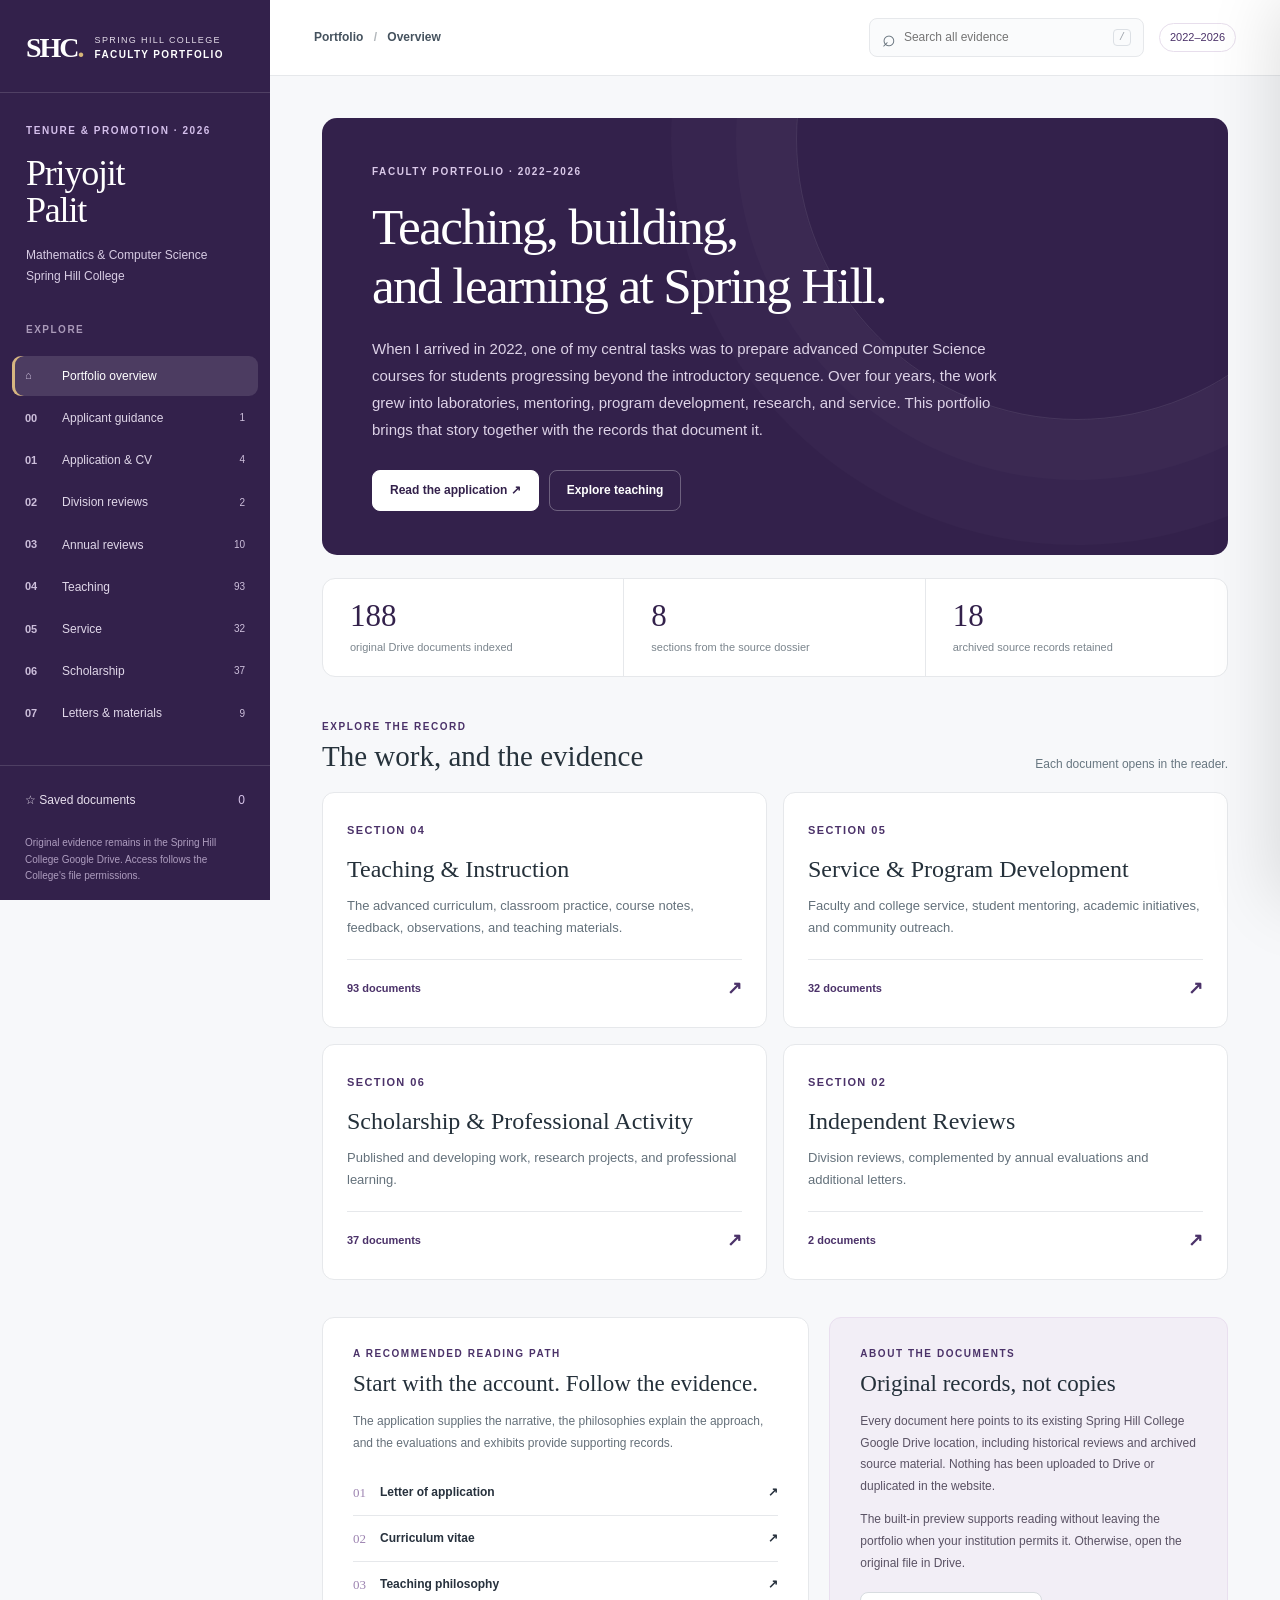
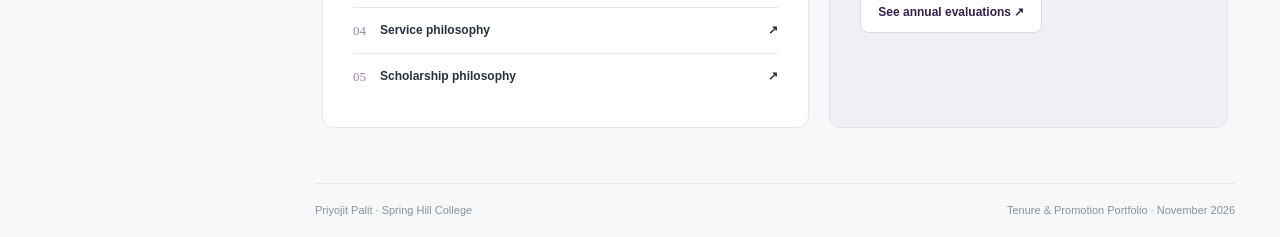
==== tenure-portfolio/index.html @ 772c1b14 "Publish tenure portfolio index.html" ====
<!doctype html>
<html lang="en">
<head>
  <meta charset="utf-8">
  <meta name="viewport" content="width=device-width, initial-scale=1">
  <meta name="theme-color" content="#33214b">
  <meta name="description" content="A navigable, evidence-linked tenure and promotion portfolio for Priyojit Palit at Spring Hill College.">
  <title>Tenure & Promotion Portfolio | Priyojit Palit</title>
  <link rel="stylesheet" href="./styles.css">
</head>
<body>
  <a class="skip-link" href="#main-content">Skip to dossier</a>
  <div class="site-shell">
    <aside class="sidebar" id="sidebar" aria-label="Dossier navigation">
      <a class="site-brand" href="#overview" data-nav="overview" aria-label="Portfolio overview">
        <span class="brand-mark">SHC<span class="mark-dot">.</span></span>
        <span class="brand-label">SPRING HILL COLLEGE<br><strong>FACULTY PORTFOLIO</strong></span>
      </a>
      <div class="sidebar-profile">
        <span class="eyebrow light">TENURE & PROMOTION · 2026</span>
        <h1>Priyojit<br>Palit</h1>
        <p>Mathematics & Computer Science<br>Spring Hill College</p>
      </div>
      <div class="sidebar-heading">EXPLORE</div>
      <nav id="section-nav"><div class="nav-loading">Loading the dossier…</div></nav>
      <div class="sidebar-bottom">
        <button class="nav-secondary" type="button" id="bookmarks-link"><span aria-hidden="true">☆</span> Saved documents <span id="bookmark-count">0</span></button>
        <p>Original evidence remains in the Spring Hill College Google Drive. Access follows the College's file permissions.</p>
      </div>
    </aside>
    <div class="page-frame">
      <header class="topbar">
        <button class="menu-toggle" type="button" id="menu-toggle" aria-label="Toggle navigation" aria-expanded="false">☰</button>
        <div class="breadcrumb" id="top-breadcrumb">Portfolio <span> / </span> Overview</div>
        <div class="top-actions">
          <label class="search-shell" for="global-search"><span class="search-symbol" aria-hidden="true">⌕</span><input type="search" id="global-search" placeholder="Search all evidence" autocomplete="off" aria-label="Search all portfolio evidence"><kbd>/</kbd></label>
          <span class="edition-pill">2022–2026</span>
        </div>
      </header>
      <main id="main-content" tabindex="-1">
        <div class="loading-view"><span class="loading-ring"></span><h2>Opening portfolio</h2><p>Reading the evidence inventory…</p></div>
      </main>
      <footer class="main-footer"><span>Priyojit Palit · Spring Hill College</span><span>Tenure & Promotion Portfolio · November 2026</span></footer>
    </div>
  </div>
  <div id="reader-scrim" class="reader-scrim" hidden></div>
  <aside class="document-reader" id="document-reader" aria-label="Document reader" aria-hidden="true">
    <div class="reader-topline"><span>DOCUMENT READER</span><button type="button" id="reader-close" aria-label="Close document">✕</button></div>
    <div class="reader-metadata"><div class="reader-path" id="reader-path"></div><h2 id="reader-title">Select a document</h2><div id="reader-subtitle"></div></div>
    <div class="reader-controls">
      <a href="#" target="_blank" rel="noopener noreferrer" id="reader-external" class="button primary">Open original in Drive ↗</a>
      <button type="button" id="reader-expand" class="button secondary">Expand view</button>
      <button type="button" id="reader-save" class="button secondary">☆ Save</button>
    </div>
    <div class="preview-note">Read the original below. Google Drive may request your institutional sign-in. If embedding is blocked, use “Open original in Drive.”</div>
    <div class="reader-frame-wrap"><iframe id="reader-frame" title="Document preview" loading="lazy" referrerpolicy="no-referrer" allow="fullscreen"></iframe></div>
  </aside>
  <script src="./app.js" defer></script>
</body>
</html>
---- tenure-portfolio/styles.css ----
:root{
  --purple:#33214b;--purple-2:#4b3269;--purple-light:#f1edf5;--ink:#24303a;--muted:#65707a;--line:#e6e8eb;--paper:#fff;--canvas:#f7f8fa;--accent:#a68bbf;--gold:#d6b678;--radius:13px;
}
*{box-sizing:border-box}
html{scroll-behavior:smooth}
body{margin:0;background:var(--canvas);color:var(--ink);font:15px/1.58 -apple-system,BlinkMacSystemFont,"Segoe UI",Arial,sans-serif}
button,input,a{font:inherit}
button{cursor:pointer}
a{color:inherit;text-decoration:none}
a:hover{text-decoration:none}
button:focus-visible,a:focus-visible,input:focus-visible{outline:3px solid #9a73bd;outline-offset:3px}
[hidden]{display:none!important}
.skip-link{position:fixed;top:-90px;left:16px;background:white;z-index:200;padding:12px 18px}
.skip-link:focus{top:12px}
.site-shell{display:grid;grid-template-columns:270px minmax(0,1fr);min-height:100vh}
.sidebar{background:var(--purple);color:#fff;position:sticky;top:0;height:100vh;display:flex;flex-direction:column;overflow-y:auto;scrollbar-width:thin}
.site-brand{display:flex;align-items:center;gap:12px;padding:26px 26px 22px;border-bottom:1px solid #ffffff24}
.brand-mark{font-family:Georgia,serif;font-size:28px;letter-spacing:-2px;font-weight:700}
.mark-dot{color:var(--gold)}
.brand-label{font-size:9px;line-height:1.6;letter-spacing:1.35px;color:#e4dce9}
.brand-label strong{font-size:10px;color:white}
.sidebar-profile{padding:30px 26px 26px}
.eyebrow{display:block;font-size:10px;font-weight:750;letter-spacing:1.55px;text-transform:uppercase;color:var(--purple-2)}
.eyebrow.light{color:#d4bfeb}
.sidebar-profile h1{font:normal 36px/1.03 Georgia,"Times New Roman",serif;letter-spacing:-1.2px;margin:16px 0}
.sidebar-profile p{font-size:12px;line-height:1.7;color:#d8cce4;margin:0}
.sidebar-heading{color:#aa9ab9;font-weight:750;font-size:10px;letter-spacing:1.5px;padding:10px 26px}
#section-nav{padding:6px 12px 30px}
.nav-item{display:flex;align-items:center;gap:12px;width:100%;border:0;border-radius:9px;padding:12px 13px;margin:2px 0;background:none;color:#e0d7e9;text-align:left;font-size:12px;line-height:1.35}
.nav-item:hover{background:#ffffff14;color:white}
.nav-item.is-active{background:#ffffff1f;color:white;box-shadow:inset 3px 0 #d7b680}
.nav-number{width:25px;min-width:25px;color:#cdbfdb;font-size:11px;font-weight:750}
.nav-text{flex:1}
.nav-count{font-size:10px;color:#cdbfdb}
.nav-loading{padding:15px;color:#cdbfdb}
.sidebar-bottom{margin-top:auto;padding:15px 25px 25px;border-top:1px solid #ffffff22}
.sidebar-bottom p{color:#ae9dbf;font-size:10px;line-height:1.65;margin:15px 0 0}
.nav-secondary{background:none;border:0;color:#e8e0ee;text-align:left;padding:10px 0;font-size:12px;width:100%}
.nav-secondary span:last-child{float:right;color:#d9c6eb}
.page-frame{display:flex;flex-direction:column;min-width:0;min-height:100vh}
.topbar{height:76px;background:#fff;border-bottom:1px solid var(--line);padding:0 44px;display:flex;align-items:center;justify-content:space-between;gap:20px;position:sticky;top:0;z-index:10}
.breadcrumb{font-size:12px;font-weight:600;color:#45525e;overflow:hidden;text-overflow:ellipsis;white-space:nowrap}
.breadcrumb span{color:#b2b7bb;padding:0 7px}
.top-actions{display:flex;align-items:center;gap:15px}
.search-shell{height:39px;display:flex;align-items:center;gap:6px;width:275px;border:1px solid var(--line);border-radius:8px;background:#fafbfc;padding:0 12px}
.search-shell input{min-width:0;flex:1;border:0;background:transparent;outline:none;font-size:12px}
.search-shell kbd{border:1px solid #dce0e5;border-radius:4px;padding:0px 5px;font-size:10px;color:#9aa1a9}
.search-symbol{color:#66727c;font-size:23px;line-height:0}
.edition-pill{border:1px solid #e7deec;border-radius:99px;padding:5px 10px;color:var(--purple-2);font-size:11px;white-space:nowrap}
.menu-toggle{display:none}
#main-content{flex:1;max-width:1500px;width:100%;margin:0 auto}
.main-footer{display:flex;justify-content:space-between;gap:24px;color:#89929b;border-top:1px solid var(--line);font-size:11px;margin:35px 45px 0;padding:18px 0}
.container{padding:42px 52px 20px}
.intro-hero{background:var(--purple);color:white;padding:46px 50px 44px;border-radius:15px;position:relative;overflow:hidden}
.intro-hero:after{content:"";position:absolute;right:-130px;top:-260px;width:560px;height:560px;border:1px solid #ffffff18;border-radius:50%;box-shadow:0 0 0 60px #ffffff05,0 0 0 125px #ffffff05;pointer-events:none}
.hero-copy{position:relative;z-index:1;max-width:710px}
.intro-hero .eyebrow{color:#dac9e9}
.intro-hero h2{font:normal clamp(35px,4vw,55px)/1.15 Georgia,serif;letter-spacing:-1.6px;margin:18px 0 19px}
.intro-hero p{max-width:650px;color:#ddd2e7;font-size:15px;line-height:1.8;margin-bottom:27px}
.hero-actions{display:flex;gap:10px;flex-wrap:wrap}
.button{display:inline-flex;align-items:center;justify-content:center;gap:8px;border-radius:8px;border:1px solid #d8dce0;padding:10px 17px;font-weight:700;font-size:12px;background:white;color:var(--purple);white-space:nowrap}
.button:hover{filter:brightness(.96)}
.button.primary{background:var(--purple);border-color:var(--purple);color:white}
.intro-hero .button.primary{background:white;color:var(--purple);border-color:white}
.intro-hero .button.secondary{background:transparent;color:white;border-color:#ffffff4a}
.button.secondary{background:white}
.button.tiny{padding:7px 11px;font-size:11px}
.stats-strip{display:grid;grid-template-columns:repeat(3,1fr);gap:0;background:white;border:1px solid var(--line);border-radius:13px;margin:23px 0 42px}
.stat{padding:20px 27px;border-right:1px solid var(--line)}
.stat:last-child{border:0}
.stat strong{display:block;font:normal 31px/1.1 Georgia,serif;color:var(--purple)}
.stat span{display:block;color:#7b858d;font-size:11px;margin-top:6px}
.section-label-row{display:flex;align-items:end;justify-content:space-between;gap:20px;margin:0 0 18px}
.section-label-row h3{margin:4px 0 0;font:normal 29px/1.2 Georgia,serif;color:#27333c}
.section-label-row p{color:#687781;font-size:12px;margin:0}
.feature-grid{display:grid;grid-template-columns:repeat(2,minmax(0,1fr));gap:16px}
.feature-card,.section-card{display:block;text-align:left;width:100%;background:#fff;border:1px solid var(--line);border-radius:12px;padding:24px;transition:transform .16s ease,box-shadow .16s ease,border-color .16s ease;cursor:pointer}
.feature-card:hover,.section-card:hover{transform:translateY(-2px);border-color:#d7c7e2;box-shadow:0 8px 30px #2916330b}
.feature-card .small-index{color:var(--purple-2);font-weight:800;font-size:11px;letter-spacing:1.4px}
.feature-card h4,.section-card h4{font:normal 24px/1.24 Georgia,serif;margin:15px 0 10px;color:var(--ink)}
.feature-card p,.section-card p{font-size:13px;color:#64717b;line-height:1.7;margin:0}
.card-bottom{display:flex;justify-content:space-between;align-items:center;border-top:1px solid var(--line);margin-top:20px;padding-top:14px;font-size:11px;color:var(--purple-2);font-weight:700}
.card-bottom span:last-child{font-size:18px}
.guided-path{display:grid;grid-template-columns:minmax(0,1.1fr) minmax(0,.9fr);gap:20px;margin-top:37px}
.path-panel,.notice-panel{padding:28px 30px;border-radius:12px;background:#fff;border:1px solid var(--line)}
.path-panel h3,.notice-panel h3{font:normal 23px/1.2 Georgia,serif;margin:9px 0 13px}
.path-panel p,.notice-panel p{font-size:12px;line-height:1.8;color:var(--muted)}
.path-list{display:grid;gap:0;margin-top:16px}
.path-link{display:flex;align-items:center;gap:14px;border:0;border-top:1px solid var(--line);text-align:left;width:100%;padding:13px 0;background:transparent;color:#27313d;font-size:12px;font-weight:650}
.path-link:first-child{border-top:0}
.path-link em{font:normal 13px Georgia,serif;color:#9d84b1}
.path-link span{flex:1}
.path-link:hover{color:var(--purple-2)}
.notice-panel{background:#f2eef6;border-color:#e9dfef}
.notice-panel p{color:#5a5264}
.notice-panel .button{margin-top:6px}
.content-head{display:flex;align-items:start;justify-content:space-between;gap:30px;margin:0 0 26px}
.content-head h2{font:normal clamp(32px,3.6vw,47px)/1.16 Georgia,serif;letter-spacing:-1.2px;margin:9px 0 15px}
.content-head p{font-size:14px;color:var(--muted);max-width:740px;margin:0;line-height:1.8}
.section-meta{text-align:right;min-width:115px;padding-top:11px}
.section-meta strong{display:block;font:normal 35px Georgia,serif;color:var(--purple)}
.section-meta span{font-size:11px;color:var(--muted)}
.section-tools{display:flex;justify-content:space-between;gap:12px;align-items:center;margin:22px 0 20px}
.section-tools .small-detail{font-size:11px;color:#7b858e}
.tool-buttons{display:flex;gap:8px}
.toggle-button{border:1px solid #dfe2e5;border-radius:8px;background:white;padding:7px 12px;color:#4b5660;font-weight:600;font-size:11px}
.toggle-button.active{border-color:#ac91c4;background:var(--purple-light);color:var(--purple)}
.folder-group{margin-bottom:24px;background:white;border:1px solid var(--line);border-radius:12px;overflow:hidden}
.folder-head{background:#fff;border-bottom:1px solid var(--line);display:flex;justify-content:space-between;align-items:center;padding:18px 23px}
.folder-head h3{margin:0;font:normal 21px Georgia,serif}
.folder-head p{font-size:11px;color:#76818b;margin:4px 0 0}
.folder-count{background:#f3f4f6;border-radius:99px;padding:5px 10px;font-size:11px;color:#596773}
.doc-list{display:block}
.doc-row{display:flex;align-items:center;gap:14px;padding:13px 21px;border-bottom:1px solid #eef0f2;cursor:pointer;background:white;width:100%;text-align:left;border-left:0;border-right:0;border-top:0}
.doc-row:last-child{border-bottom:0}
.doc-row:hover{background:#fcfaff}
.doc-row:focus-visible{outline-offset:-3px}
.doc-icon{height:38px;width:34px;flex:0 0 34px;display:grid;place-items:center;background:#f4eff8;color:#5c3a76;border:1px solid #e9e0f1;border-radius:7px;font-size:9px;font-weight:850;letter-spacing:.4px}
.doc-icon.doc{background:#edf2fa;color:#45658a;border-color:#dde7f5}
.doc-icon.other{background:#f2f2f2;color:#61666b;border-color:#e2e2e2}
.doc-text{min-width:0;flex:1}
.doc-title{display:block;font-weight:680;color:#27323e;font-size:12px;line-height:1.5;overflow-wrap:anywhere}
.doc-desc{display:block;color:#8a9199;font-size:10px;margin-top:4px;line-height:1.5;overflow-wrap:anywhere}
.doc-arrow{color:#8d799b;font-size:18px;padding:0 4px}
.doc-save{border:0;background:none;color:#8f98a2;font-size:20px;padding:4px 7px}
.doc-save.is-saved{color:#715089}
.doc-save:hover{color:var(--purple)}
.tree-view{background:white;padding:18px 23px;border:1px solid var(--line);border-radius:12px}
.tree-node{margin-left:16px;border-left:1px solid #e9e8ed;padding-left:13px}
.tree-node.root{margin-left:0;border:0;padding-left:0}
.tree-folder{background:none;border:0;text-align:left;color:#544263;font-weight:700;font-size:12px;padding:9px 0;width:100%;display:flex;align-items:center;gap:7px}
.tree-folder small{font-weight:400;color:#9a9fa6}
.tree-file{background:none;border:0;display:block;text-align:left;padding:6px 0 6px 18px;width:100%;font-size:11px;color:#525d69}
.tree-file:hover{text-decoration:underline}
.search-results-heading{display:flex;justify-content:space-between;gap:15px;align-items:center;margin-bottom:23px}
.search-results-heading h2{font:normal 32px Georgia,serif;margin:8px 0}
.result-meta{color:var(--muted);font-size:12px}
.empty-state{padding:55px 30px;text-align:center;color:#74808a;border:1px dashed #d7dce0;border-radius:13px}
.empty-state h3{font:normal 25px Georgia,serif;color:var(--ink)}
.loading-view{padding:20vh 20px;text-align:center}
.loading-view h2{font:normal 32px Georgia,serif}
.loading-view p{color:var(--muted)}
.loading-ring{display:block;margin:0 auto 23px;width:35px;height:35px;border:3px solid #e0d8ea;border-top-color:var(--purple);border-radius:50%;animation:turn 1s linear infinite}
@keyframes turn{to{transform:rotate(360deg)}}
.reader-scrim{position:fixed;inset:0;background:#10131a9c;z-index:25}
.document-reader{position:fixed;inset:0 0 0 auto;width:min(770px,92vw);background:#fff;z-index:26;box-shadow:-20px 0 65px #0002;display:flex;flex-direction:column;transform:translateX(102%);transition:transform .25s ease}
.document-reader.open{transform:translateX(0)}
.document-reader.expanded{width:min(1200px,97vw)}
.reader-topline{display:flex;align-items:center;justify-content:space-between;background:var(--purple);color:#e7ddeb;letter-spacing:1.25px;font-size:10px;font-weight:700;padding:14px 23px}
.reader-topline button{background:none;border:0;color:white;font-size:17px}
.reader-metadata{padding:20px 27px 12px}
.reader-path{color:#937ca5;font-size:10px;line-height:1.6}
.reader-metadata h2{font:normal 24px/1.25 Georgia,serif;margin:7px 0}
#reader-subtitle{font-size:11px;color:#82909a}
.reader-controls{display:flex;gap:8px;flex-wrap:wrap;padding:7px 27px 15px}
.preview-note{background:#f7f4fa;color:#746982;padding:10px 27px;font-size:11px;line-height:1.65}
.reader-frame-wrap{flex:1;min-height:0;background:#e8e9ea}
.reader-frame-wrap iframe{height:100%;width:100%;border:0;background:white}
@media (max-width:1100px){.site-shell{grid-template-columns:240px minmax(0,1fr)}.topbar{padding:0 25px}.container{padding:30px 28px}.intro-hero{padding:40px 36px}.feature-grid{grid-template-columns:1fr 1fr}.guided-path{grid-template-columns:1fr}.main-footer{margin:28px}}
@media (max-width:760px){.site-shell{display:block}.sidebar{position:fixed;left:0;top:0;bottom:0;width:290px;transform:translateX(-102%);z-index:20;transition:transform .2s ease}.sidebar.mobile-open{transform:translateX(0)}.menu-toggle{display:block;border:0;background:none;color:var(--purple);font-size:23px;padding:0}.topbar{height:64px;gap:12px}.top-actions{flex:1;justify-content:flex-end}.search-shell{width:min(220px,55vw)}.edition-pill,.search-shell kbd{display:none}.container{padding:25px 17px}.intro-hero{padding:34px 25px}.intro-hero h2{font-size:35px}.stats-strip{grid-template-columns:repeat(3,1fr)}.stat{padding:15px 12px}.stat strong{font-size:25px}.stat span{font-size:9px}.feature-grid{grid-template-columns:1fr}.content-head{gap:12px}.section-meta{min-width:65px}.section-meta strong{font-size:27px}.folder-head{padding:15px}.doc-row{padding:12px}.main-footer{margin:20px 18px 0;display:block}.reader-metadata{padding:17px}.reader-controls{padding:8px 17px}.preview-note{padding:8px 17px}.document-reader{width:100vw}.document-reader.expanded{width:100vw}}
@media print{.sidebar,.topbar,.document-reader,.reader-scrim,.button,.tool-buttons,.main-footer{display:none!important}.site-shell{display:block}.container{padding:0}.intro-hero{background:white;color:black;padding:15px 0}.intro-hero p{color:#333}.feature-card{break-inside:avoid}.doc-row{break-inside:avoid}}
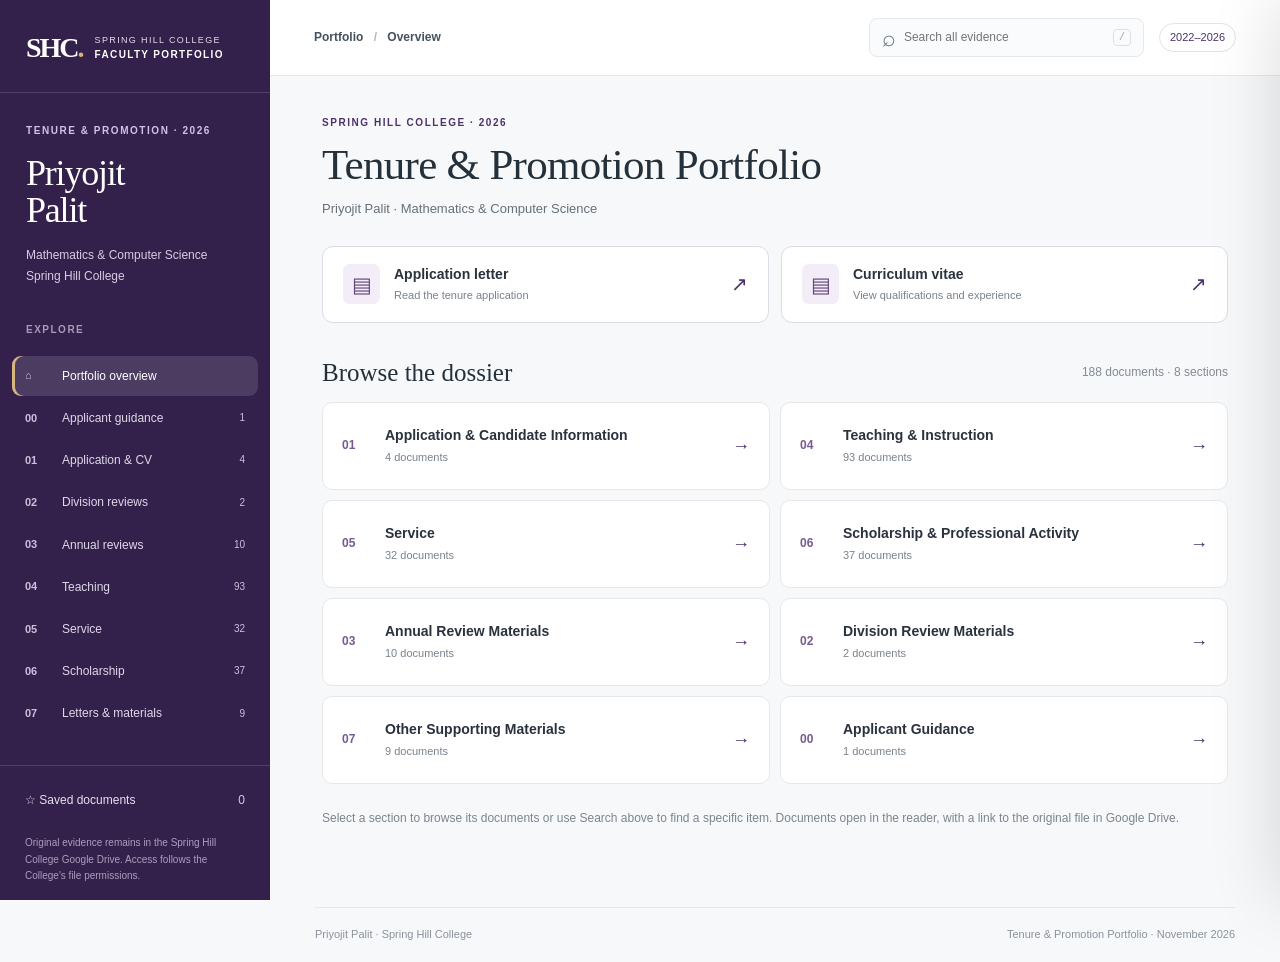
==== commit 7a7f91bf: "Bust cached portfolio JS/CSS to ensure simplified homepage displays" ====
--- a/tenure-portfolio/index.html
+++ b/tenure-portfolio/index.html
@@ -6,7 +6,7 @@
   <meta name="theme-color" content="#33214b">
   <meta name="description" content="A navigable, evidence-linked tenure and promotion portfolio for Priyojit Palit at Spring Hill College.">
   <title>Tenure & Promotion Portfolio | Priyojit Palit</title>
-  <link rel="stylesheet" href="./styles.css">
+  <link rel="stylesheet" href="./styles.css?v=20261102-simple2">
 </head>
 <body>
   <a class="skip-link" href="#main-content">Skip to dossier</a>
@@ -55,6 +55,6 @@
     <div class="preview-note">Read the original below. Google Drive may request your institutional sign-in. If embedding is blocked, use “Open original in Drive.”</div>
     <div class="reader-frame-wrap"><iframe id="reader-frame" title="Document preview" loading="lazy" referrerpolicy="no-referrer" allow="fullscreen"></iframe></div>
   </aside>
-  <script src="./app.js" defer></script>
+  <script src="./app.js?v=20261102-simple2" defer></script>
 </body>
 </html>
--- a/tenure-portfolio/styles.css
+++ b/tenure-portfolio/styles.css
@@ -159,3 +159,27 @@
 @media (max-width:1100px){.site-shell{grid-template-columns:240px minmax(0,1fr)}.topbar{padding:0 25px}.container{padding:30px 28px}.intro-hero{padding:40px 36px}.feature-grid{grid-template-columns:1fr 1fr}.guided-path{grid-template-columns:1fr}.main-footer{margin:28px}}
 @media (max-width:760px){.site-shell{display:block}.sidebar{position:fixed;left:0;top:0;bottom:0;width:290px;transform:translateX(-102%);z-index:20;transition:transform .2s ease}.sidebar.mobile-open{transform:translateX(0)}.menu-toggle{display:block;border:0;background:none;color:var(--purple);font-size:23px;padding:0}.topbar{height:64px;gap:12px}.top-actions{flex:1;justify-content:flex-end}.search-shell{width:min(220px,55vw)}.edition-pill,.search-shell kbd{display:none}.container{padding:25px 17px}.intro-hero{padding:34px 25px}.intro-hero h2{font-size:35px}.stats-strip{grid-template-columns:repeat(3,1fr)}.stat{padding:15px 12px}.stat strong{font-size:25px}.stat span{font-size:9px}.feature-grid{grid-template-columns:1fr}.content-head{gap:12px}.section-meta{min-width:65px}.section-meta strong{font-size:27px}.folder-head{padding:15px}.doc-row{padding:12px}.main-footer{margin:20px 18px 0;display:block}.reader-metadata{padding:17px}.reader-controls{padding:8px 17px}.preview-note{padding:8px 17px}.document-reader{width:100vw}.document-reader.expanded{width:100vw}}
 @media print{.sidebar,.topbar,.document-reader,.reader-scrim,.button,.tool-buttons,.main-footer{display:none!important}.site-shell{display:block}.container{padding:0}.intro-hero{background:white;color:black;padding:15px 0}.intro-hero p{color:#333}.feature-card{break-inside:avoid}.doc-row{break-inside:avoid}}
+
+/* Compact, document-first homepage */
+.simple-home{padding-top:39px;max-width:1190px}
+.simple-heading{margin-bottom:27px}
+.simple-heading h2{font:normal clamp(31px,3.6vw,43px)/1.18 Georgia,"Times New Roman",serif;letter-spacing:-.7px;color:var(--ink);margin:9px 0 8px}
+.simple-heading p{margin:0;color:var(--muted);font-size:13px}
+.quick-documents{display:grid;grid-template-columns:repeat(2,minmax(0,1fr));gap:12px;margin:0 0 36px}
+.quick-document{display:flex;align-items:center;text-align:left;gap:14px;border:1px solid #dedbe4;background:#fff;border-radius:11px;padding:17px 20px;width:100%}
+.quick-document:hover,.directory-card:hover{border-color:#b29abd;background:#fcfaff;box-shadow:0 3px 15px #20122f09}
+.quick-icon{display:grid;place-items:center;background:#f2edf7;border-radius:7px;width:37px;height:40px;font-size:21px;color:#64467e;flex:none}
+.quick-document span:nth-child(2){flex:1}
+.quick-document strong,.directory-card strong{display:block;color:#29323d;font-size:14px;line-height:1.45}
+.quick-document small,.directory-card small{display:block;color:#78828d;font-size:11px;margin-top:3px}
+.quick-arrow,.directory-arrow{font-size:20px;color:var(--purple-2)}
+.directory-header{display:flex;align-items:center;justify-content:space-between;gap:15px;margin-bottom:15px}
+.directory-header h3{font:normal 25px Georgia,serif;margin:0}
+.directory-header span{color:#838b93;font-size:12px}
+.directory-grid{display:grid;grid-template-columns:repeat(2,minmax(0,1fr));gap:10px}
+.directory-card{display:flex;align-items:center;text-align:left;gap:14px;width:100%;background:white;border:1px solid var(--line);border-radius:10px;min-height:88px;padding:19px}
+.directory-number{font-size:12px;color:#775b91;font-weight:750;width:29px;flex:none}
+.directory-copy{flex:1;min-width:0}
+.directory-arrow{font-size:18px}
+.directory-footnote{margin:24px 0;color:#7b858e;font-size:12px;line-height:1.7}
+@media(max-width:800px){.simple-home{padding-top:26px}.directory-grid,.quick-documents{grid-template-columns:1fr}.directory-card{min-height:73px}.directory-header{align-items:baseline}.directory-header span{font-size:10px}}
